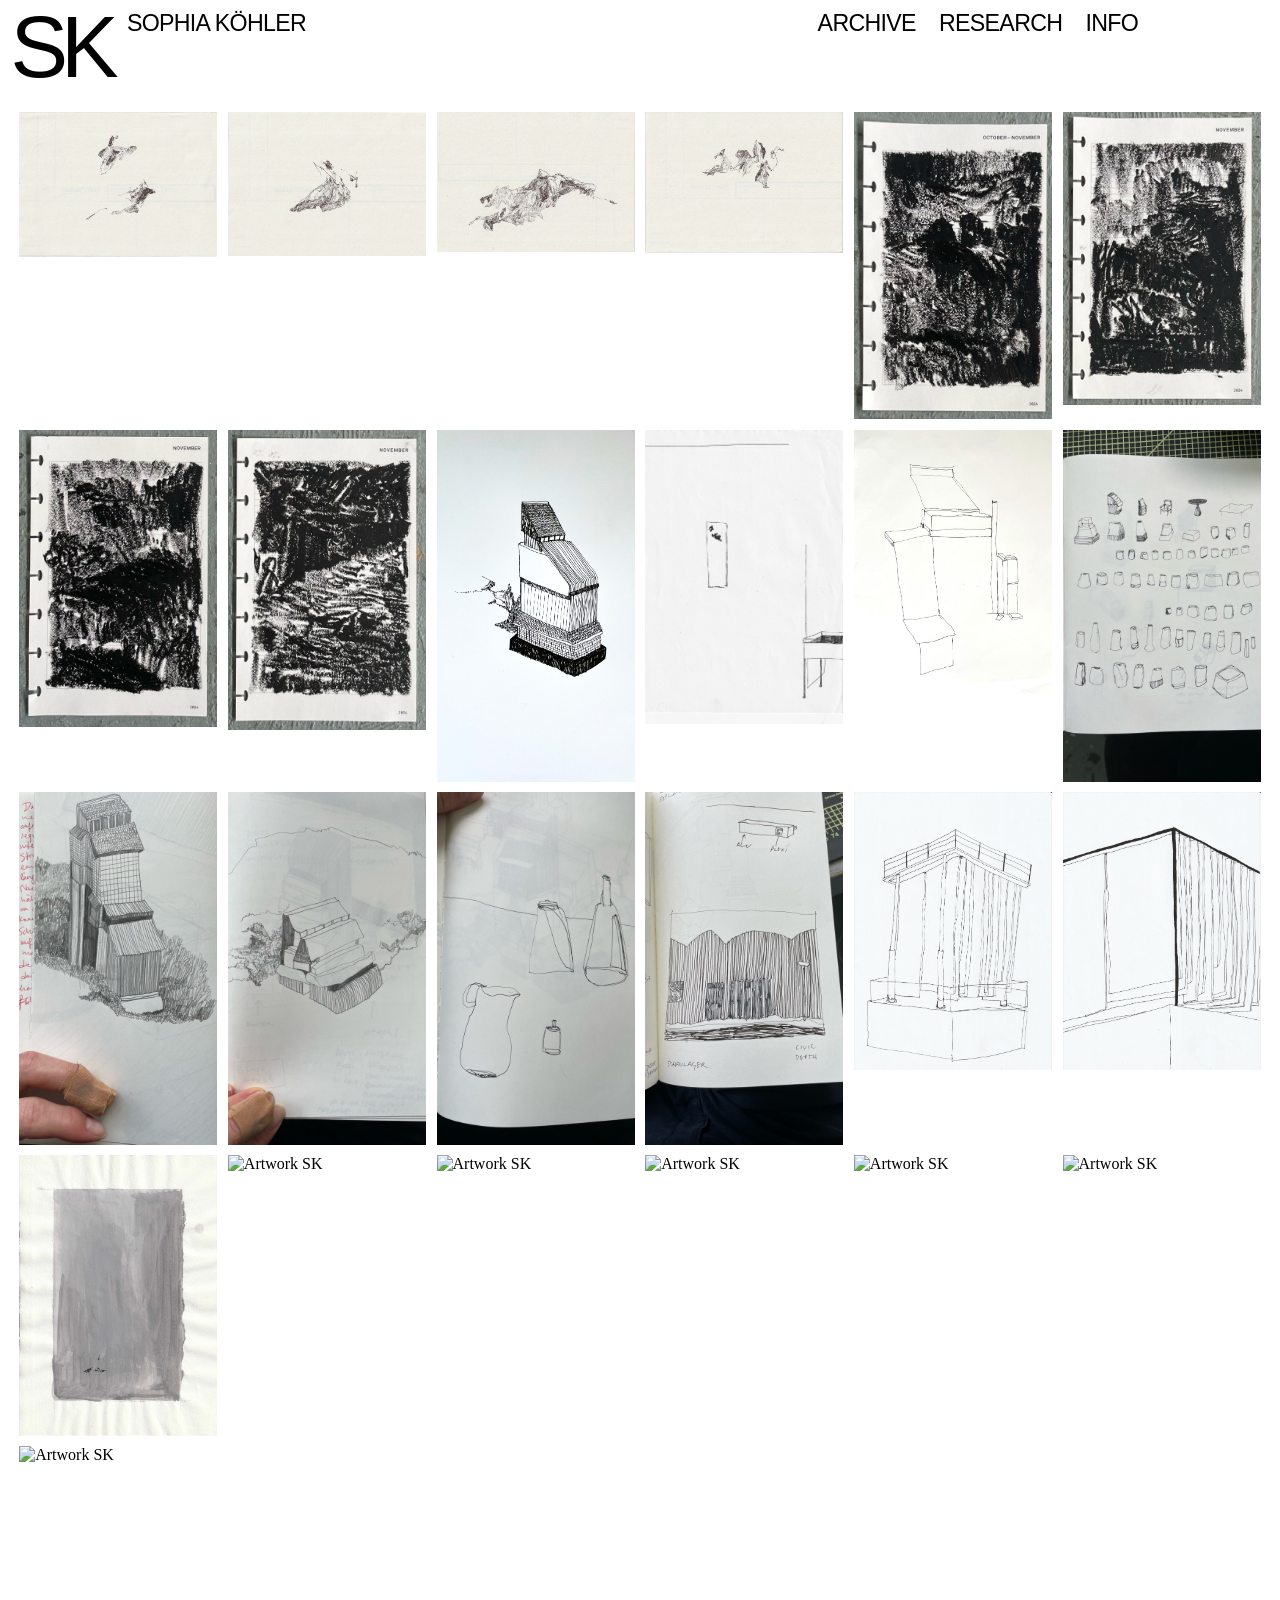
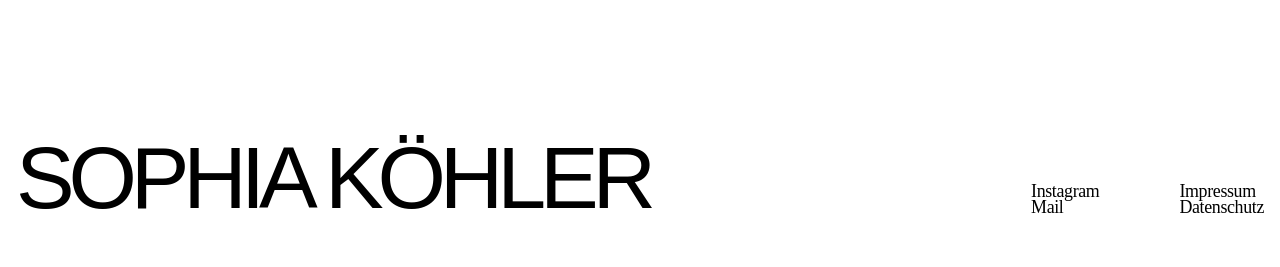
==== archive.html @ 18b2a639 "260423-3" ====
<!DOCTYPE html>
<html lang="de">
<head>
  <meta charset="UTF-8">
  <meta name="viewport" content="width=device-width, initial-scale=1.0">
  <title>Exploration | Sophia Köhler</title>
  <link rel="stylesheet" href="style.css">
</head>
<body class="exploration-page">
  <div class="custom-cursor is-right" id="customCursor" aria-hidden="true">
    <img src="assets/arrow-2.svg" alt="">
  </div>

  <a class="logo-subtitle-link logo-subtitle" href="index.html">SOPHIA KÖHLER</a>

  <header class="site-header">
    <a class="logo" href="index.html" aria-label="Sophia Köhler Startseite">
      <span class="logo-mark">SK</span>
    </a>

    <nav class="main-nav">
      <a class="desktop-nav-link is-active" href="archive.html" aria-current="page">ARCHIVE</a>
      <a class="desktop-nav-link" href="research.html">RESEARCH</a>
      <a class="desktop-nav-link" href="info.html">INFO</a>
      <a class="mobile-menu-link" href="menu.html">MENU</a>
    </nav>
  </header>

  <main class="page-content exploration-page-content">
    <section class="exploration-grid" aria-label="Image overview of artworks">
    
      <img src="images-2/sk-crunch-1.JPG" alt="Artwork SK">
      <img src="images-2/sk-crunch-2.JPG" alt="Artwork SK">
      <img src="images-2/sk-crunch-3.JPG" alt="Artwork SK">
      <img src="images-2/sk-crunch-4.JPG" alt="Artwork SK">
      <img src="images-2/sk-kalender-1.jpg" alt="Artwork SK">
      <img src="images-2/sk-kalender-2.jpg" alt="Artwork SK">
      <img src="images-2/sk-kalender-3.jpg" alt="Artwork SK">
      <img src="images-2/sk-kalender-4.jpg" alt="Artwork SK">
      <img src="images-2/sk-kenzo-tange.JPEG" alt="Artwork SK">
      <img src="images-2/sk-museum-1.jpg" alt="Artwork SK">
      <img src="images-2/sk-rampe.JPEG" alt="Artwork SK">
      <img src="images-2/sk-test-1.jpg" alt="Artwork SK">
      <img src="images-2/sk-test-2.jpg" alt="Artwork SK">
      <img src="images-2/sk-test-3.jpg" alt="Artwork SK">
      <img src="images-2/sk-test-4.jpg" alt="Artwork SK">
      <img src="images-2/sk-test-5.jpg" alt="Artwork SK">
      <img src="images-2/sk-trockner-1.jpg" alt="Artwork SK">
      <img src="images-2/sk-trockner-2.jpg" alt="Artwork SK">
      <img src="images-2/sk-twombly studie-1.jpg" alt="Artwork SK">
      <img src="images-2/sk-twombly studie-2.jpg" alt="Artwork SK">
      <img src="images-2/sk-twombly studie-3.jpg" alt="Artwork SK">
      <img src="images-2/sk-twombly studie-4.jpg" alt="Artwork SK">
      <img src="images-2/sk-twombly-rosa-1.jpg studie-1.jpg" alt="Artwork SK">
      <img src="images-2/sk-twombly-rosa-1.jpg studie-2.jpg" alt="Artwork SK">
      <img src="images-2/sk-twombly-rosa-1.jpg studie-3.jpg" alt="Artwork SK">


      
      
    </section>
  </main>

  <footer class="site-footer">
    <div class="site-footer-inner">
      <h1 class="site-footer-title">SOPHIA KÖHLER</h1>

      <nav class="site-footer-links" aria-label="Footer links">
        <div class="site-footer-column">
          <a class="site-footer-link" href="https://www.instagram.com/abstraktionundeinfuhlung/" target="_blank" rel="noreferrer">Instagram</a>
          <a class="site-footer-link" href="mailto:sophia.kohler@mail.de">Mail</a>
        </div>
        <div class="site-footer-column">
          <a class="site-footer-link" href="imprint.html">Impressum</a>
          <a class="site-footer-link" href="privacy.html">Datenschutz</a>
        </div>
      </nav>
    </div>
  </footer>

  <script src="script.js"></script>
</body>
</html>
---- style.css ----
/* =========================
   RESET
========================= */

*,
*::before,
*::after {
  box-sizing: border-box;
}

html {
  font-size: 16px;
}

body {
  --nav-block-width: 18.5rem;
  --page-edge: 0.75rem;
  --logo-left: 0.35rem;
  --logo-top: 0.55rem;
  --logo-mark-size: 2.9rem;
  --logo-subtitle-gap: 0.25rem;
  --logo-subtitle-left: calc(var(--logo-left) + (var(--logo-mark-size) * 1.2) + var(--logo-subtitle-gap));
  margin: 0;
  background: white;
  color: #000;
  font-family: "Times New Roman", Times, serif;
  -webkit-font-smoothing: antialiased;
  text-rendering: optimizeLegibility;
}

/* =========================
   GLOBAL
========================= */

img {
  display: block;
  max-width: none;
  height: auto;
}

a {
  color: inherit;
  text-decoration: none;
}

.page-content {
  padding: 4rem 0 8rem 0;
}

/* =========================
   CUSTOM CURSOR
========================= */

.custom-cursor {
  position: fixed;
  top: 0;
  left: 0;
  z-index: 9999;
  pointer-events: none;
  display: none;
  mix-blend-mode: difference;
  transform: translate(-50%, -50%) scaleX(-1);
  transform-origin: center;
}

.custom-cursor.is-left {
  transform: translate(-50%, -50%) scaleX(1);
}

.custom-cursor.is-right {
  transform: translate(-50%, -50%) scaleX(-1);
}

.custom-cursor img {
  display: block;
  width: 2.8rem;
  height: auto;
}

/* =========================
   HEADER
========================= */

.site-header {
  position: fixed;
  top: 0;
  left: 0;
  right: 0;
  z-index: 9000;
  display: flex;
  justify-content: space-between;
  align-items: flex-start;
  gap: 1.35rem;
  padding: var(--logo-top) var(--page-edge) 0 var(--logo-left);
  mix-blend-mode: difference;
  color: white;
  font-family: "Helvetica Neue", Helvetica, Arial, sans-serif;
  /* outline: 1px solid red; */
}

.logo {
  display: flex;
  align-items: flex-start;
  gap: 1rem;
  flex-shrink: 0;
  white-space: nowrap;
  /* outline: 1px solid red; */
}

.logo-mark {
  font-size: var(--logo-mark-size);
  line-height: 0.8;
  font-weight: 400;
  letter-spacing: -0.08em;
  /* outline: 1px solid yellow; */
}

.logo-subtitle {
  font-size: 0.95rem;
  line-height: 0.9;
  margin-top: 0;
  letter-spacing: -0.03em;
  align-self: flex-start;
  /* outline: 1px solid green; */
}

.logo-subtitle-link {
  position: absolute;
  top: var(--logo-top);
  left: var(--logo-subtitle-left);
  z-index: 8999;
  display: block;
  white-space: nowrap;
  mix-blend-mode: difference;
  color: white;
  font-family: "Helvetica Neue", Helvetica, Arial, sans-serif;
}

.info-page .logo-subtitle-link {
  mix-blend-mode: normal;
  color: #000;
}

.info-main-page .logo-subtitle-link {
  mix-blend-mode: difference;
  color: #fff;
}

.main-nav {
  display: flex;
  align-items: flex-start;
  gap: 0.8rem;
  flex-wrap: nowrap;
  justify-content: flex-end;
  white-space: nowrap;
  /* outline: 1px solid currentColor; */
}

.main-nav a {
  font-size: 0.95rem;
  line-height: 0.9;
  text-transform: uppercase;
  transition: font-family 0.15s ease;
  letter-spacing: -0.03em;
  /* outline: 1px solid currentColor; */
}

.main-nav a.is-active {
  font-family: inherit;
}

.main-nav a:hover {
  font-family: "Times New Roman", Times, serif;
}

.mobile-menu-link {
  display: none;
}

.info-page .site-header {
  mix-blend-mode: normal;
  color: #000;
}

.info-main-page .site-header {
  mix-blend-mode: difference;
  color: #fff;
}

/* =========================
   SECTIONS
========================= */

.slider-section {
  margin-top: 0rem;
  margin-bottom: 3rem;
}

.page-content > .slider-section:first-child {
  margin-top: 0rem;
}

.section-meta {
  display: grid;
  grid-template-columns: minmax(0, 1fr) max-content;
  gap: 0.1rem 0.75rem;
  align-items: start;
  padding: 0 0.75rem 0.35rem 0.75rem;
  font-size: 0.55rem;
  line-height: 1.2;
  text-transform: none;
}

.section-title,
.section-info {
  margin: 0;
  white-space: nowrap;
  font-weight: 200;
  font-size: 1rem;
  font-family: 'Times New Roman', Times, serif;
  color: black;
}

.section-title,
.section-info {
  min-width: 0;
  overflow: hidden;
  text-overflow: ellipsis;
}

.section-info {
  grid-column: 1;
  text-align: left;
}

.section-project-link {
  display: flex;
  grid-column: 2;
  grid-row: 1 / span 2;
  align-items: center;
  justify-content: center;
  justify-self: end;
  align-self: end;
  width: 4.15rem;
  height: 1rem;
  margin-bottom: 0.02rem;
  padding: 0;
  background: #000;
  color: #fff;
  font-family: "Times New Roman", Times, serif;
  font-size: 1rem;
  font-weight: 400;
  line-height: 0.9;
  letter-spacing: 0;
}

.section-project-link:hover {
  background: #fff;
  color: #000;
}

.section-project-link.is-hidden {
  visibility: hidden;
  pointer-events: none;
}

/* =========================
   SLIDER
========================= */

.art-slider {
  position: relative;
  overflow-x: auto;
  overflow-y: hidden;
  padding: 0 0 0 0.75rem;
  scrollbar-width: none;
  -ms-overflow-style: none;
  cursor: none;
}

.art-slider::-webkit-scrollbar {
  display: none;
}

.art-slider-track {
  display: flex;
  align-items: flex-start;
  gap: 0.65rem;
  width: max-content;
  padding-right: 18vw;
}

.art-slider img {
  flex-shrink: 0;
  width: auto;
  height: 180px;
  object-fit: cover;
  user-select: none;
  -webkit-user-drag: none;
}

/* Unterschiedliche Größen je Section */
.slider-section-large .art-slider img {
  height: 360px;
}

.slider-section-medium .art-slider img {
  height: 220px;
}

/* Einzelne Bilder individuell skalierbar */
.art-slider img.is-tall {
  height: 260px;
}

.art-slider img.is-large {
  height: 420px;
}

.art-slider img.is-small {
  height: 150px;
}

/* =========================
   FOOTER
========================= */

.site-footer {
  padding: 8rem 0.75rem 2rem 0.75rem;
}

.site-footer-inner {
  display: grid;
  grid-template-columns: 1fr;
  gap: 1.25rem;
  align-items: end;
}

.site-footer-title {
  margin: 0;
  font-family: "Helvetica Neue", Helvetica, Arial, sans-serif;
  font-size: clamp(2.5rem, 8vw, 5.5rem);
  line-height: 0.95;
  letter-spacing: -0.07em;
  font-weight: 400;
}

.site-footer-links {
  display: grid;
  grid-template-columns: repeat(2, minmax(0, max-content));
  gap: 0.25rem 1.5rem;
  align-items: start;
}

.site-footer-column {
  display: flex;
  flex-direction: column;
  align-items: flex-start;
}

.site-footer-link {
  display: block;
  font-family: "Times New Roman", Times, serif;
  font-size: 1rem;
  line-height: 0.95;
  letter-spacing: -0.02em;
}

.site-footer-link:hover {
  text-decoration: underline;
}

/* =========================
   INFO PAGE
========================= */

.info-page-content {
  padding: 4rem 0.75rem 4rem 0.75rem;
}

.info-layout {
  display: grid;
  grid-template-columns: 1fr;
  gap: 2.5rem;
}

.info-column {
  min-width: 0;
}

.info-block + .info-block {
  margin-top: 1.7rem;
}

.info-block-statement .info-copy + .info-copy {
  margin-top: 0.55rem;
}

.info-heading,
.info-copy {
  margin: 0;
  font-family: "Times New Roman", Times, serif;
  font-size: 1rem;
  line-height: 1.1;
  font-weight: 400;
  letter-spacing: -0.02em;
}

.info-heading {
  text-transform: uppercase;
}

.info-copy a {
  text-decoration: none;
}

/* =========================
   MENU PAGE
========================= */

.menu-page {
  background: #000;
  color: #fff;
}

.menu-page .site-header {
  mix-blend-mode: normal;
  color: #fff;
}

.menu-page .logo-subtitle-link {
  mix-blend-mode: normal;
  color: #fff;
}

.menu-page .site-footer {
  color: #fff;
}

.menu-page-content {
  min-height: 100vh;
  padding: 2.55rem 0.75rem 2rem 0.35rem;
}

.menu-header-nav {
  width: 100%;
  justify-content: flex-end;
}

.menu-close-link {
  display: inline-block;
}

.menu-panel {
  display: flex;
  flex-direction: column;
  align-items: flex-start;
  gap: 0.3rem;
  margin-top: 0;
}

.menu-panel-link {
  font-family: "Helvetica Neue", Helvetica, Arial, sans-serif;
  font-size: clamp(1.3rem, 7vw, 2.5rem);
  line-height: 0.9;
  letter-spacing: -0.07em;
  text-transform: uppercase;
}

.menu-panel-link:hover {
  font-family: "Helvetica Neue", Helvetica, Arial, sans-serif;
}

/* =========================
   EXPLORATION PAGE
========================= */

.exploration-page-content {
  padding: 4rem 0.75rem 4rem 0.75rem;
}

.exploration-intro {
  display: grid;
  grid-template-columns: 1fr;
  gap: 0.25rem;
  margin-bottom: 0.5rem;
}



.exploration-grid {
  display: grid;
  grid-template-columns: repeat(3, minmax(0, 1fr));
  gap: 0.45rem;
  align-items: start;
}

.exploration-grid img {
  width: 100%;
  max-width: 100%;
  height: auto;
  object-fit: contain;
  background: #fff;
}

/* =========================
   RESEARCH OVERVIEW PAGE
========================= */

.research-overview-content {
  padding: 6.9rem 0.75rem 8rem 0.75rem;
}

.research-overview-list {
  display: grid;
  gap: 2rem;
}

.research-overview-item {
  display: grid;
  grid-template-columns: 4.4rem minmax(0, 1fr);
  gap: 0.2rem 0.75rem;
  align-items: start;
}

.research-overview-thumb {
  grid-row: 1 / span 3;
  width: 4.4rem;
  border: 1px solid #000;
}

.research-overview-thumb img {
  width: 100%;
  height: auto;
  filter: grayscale(1);
}

.research-overview-title,
.research-overview-copy {
  margin: 0;
  font-family: "Times New Roman", Times, serif;
  font-size: 1rem;
  line-height: 1.1;
  letter-spacing: -0.02em;
  font-weight: 400;
}

.research-overview-title {
  font-family: "Helvetica Neue", Helvetica, Arial, sans-serif;
  font-weight: 700;
  letter-spacing: -0.05em;
}

.research-overview-text {
  grid-column: 2;
}

.research-overview-link {
  grid-column: 2;
  grid-row: auto;
  justify-self: start;
  align-self: start;
  margin-top: 0;
}

/* =========================
   RESEARCH PAGE
========================= */

.research-page {
  background: #000;
  color: #fff;
}

.research-close-link {
  position: fixed;
  top: 0.55rem;
  right: var(--page-edge);
  z-index: 20;
  font-family: "Helvetica Neue", Helvetica, Arial, sans-serif;
  font-size: 0.95rem;
  line-height: 0.9;
  letter-spacing: -0.05em;
}

.research-close-link:hover {
  font-family: "Times New Roman", Times, serif;
}

.research-page-content {
  padding: 0.55rem var(--page-edge) 3rem 0.35rem;
}

.research-project {
  width: min(100%, 39rem);
}

.research-project-header {
  margin-bottom: 3.1rem;
  font-family: "Helvetica Neue", Helvetica, Arial, sans-serif;
  font-size: 0.95rem;
  line-height: 0.9;
  letter-spacing: -0.05em;
}

.research-kicker,
.research-title,
.research-year,
.research-copy-block p,
.research-figure {
  margin: 0;
}

.research-title {
  font-size: inherit;
  line-height: inherit;
  font-weight: 400;
}

.container-lecture-page .research-title,
.container-lecture-page .research-year,
.lecture-performance-page .research-title,
.lecture-performance-page .research-year {
  font-family: "Times New Roman", Times, serif;
}

.research-copy-block {
  max-width: 31rem;
  margin-bottom: 4.2rem;
}

.research-copy-block p,
.research-figure figcaption {
  font-family: "Times New Roman", Times, serif;
  font-size: 1rem;
  line-height: 1.1;
  font-weight: 400;
  letter-spacing: -0.02em;
}

.research-copy-block p + p {
  margin-top: 0.65rem;
}

.research-figure {
  width: 100%;
}

.research-figure + .research-figure {
  margin-top: 1.6rem;
}

.research-figure img {
  width: 100%;
  max-width: 100%;
  height: auto;
}

.research-figure figcaption {
  margin-top: 0.35rem;
}

.research-figure-small {
  width: min(9rem, 42vw);
}

.research-figure-medium {
  width: min(23rem, 82vw);
}

.research-footer {
  color: #fff;
}

@media (max-width: 599px) {
  .desktop-nav-link {
    display: none;
  }

  .mobile-menu-link {
    display: inline-block;
  }

  .menu-page .mobile-menu-link {
    font-family: inherit;
  }

  .menu-panel {
    margin-top: 1.5rem;
  }
}

/* =========================
   RESPONSIVE
========================= */

@media (min-width: 768px) {
  body {
    --nav-block-width: 22.5rem;
    --page-edge: 0.7rem;
    --logo-left: 0.55rem;
    --logo-top: 0.7rem;
    --logo-mark-size: 4.4rem;
    --logo-subtitle-gap: 0.8rem;
  }

  .page-content > .slider-section:first-child {
    margin-top: 2.5rem;
  }

  .page-content {
    padding-top: 4.6rem;
  }

  .research-close-link {
    top: 0.7rem;
    font-size: 1.2rem;
  }

  .research-project-header {
    font-size: 1.2rem;
  }

  .research-page-content {
    padding: 0.7rem var(--page-edge) 3rem 0.55rem;
  }

  .research-project {
    width: min(39rem, 42vw);
  }

  .research-figure-desktop-wide,
  .container-lecture-page .research-figure:has(img[src$="/sk-research-container-1.jpg"]),
  .container-lecture-page .research-figure:has(img[src$="/sk-research-container-2.jpg"]),
  .container-lecture-page .research-figure:has(img[src$="/sk-research-container-3.jpg"]),
  .container-lecture-page .research-figure:has(img[src$="/sk-research-container-4.jpg"]),
  .container-lecture-page .research-figure:has(img[src$="/sk-research-container-5.jpg"]),
  .container-lecture-page .research-figure:has(img[src$="/sk-research-container-6.jpg"]),
  .container-lecture-page .research-figure:has(img[src$="/sk-research-container-7.jpg"]),
  .container-lecture-page .research-figure:has(img[src$="/sk-research-container-8.jpg"]),
  .container-lecture-page .research-figure:has(img[src$="/sk-research-container-9.jpg"]),
  .container-lecture-page .research-figure:has(img[src$="/sk-research-container-10.jpg"]) {
    width: 60vw;
  }

  .logo-subtitle {
    font-size: 1.2rem;
    margin-top: 0;
  }

  .main-nav {
    gap: 1.2rem;
    width: var(--nav-block-width);
    justify-content: flex-start;
  }

  .main-nav a {
    font-size: 1.2rem;
  }

  .section-meta {
    grid-template-columns: minmax(0, 1fr) minmax(0, calc(var(--nav-block-width) - 4.15rem - 1rem)) 4.15rem;
    gap: 1rem;
    padding: 0 var(--page-edge) 0.5rem 1rem;
    font-size: 0.7rem;
  }

  .section-info {
    grid-column: 2;
  }

  .section-project-link {
    grid-column: 3;
    grid-row: 1;
    font-size: 1rem;
  }

  .art-slider {
    padding-left: 1rem;
  }

  .art-slider-track {
    gap: 1rem;
    padding-right: 22vw;
  }

  .art-slider img {
    height: 180px;
  }

  .slider-section-large .art-slider img {
    height: 460px;
  }

  .slider-section-medium .art-slider img {
    height: 210px;
  }

  .art-slider img.is-tall {
    height: 260px;
  }

  .art-slider img.is-large {
    height: 560px;
  }

  .art-slider img.is-small {
    height: 130px;
  }

  .site-footer {
    padding: 12rem 1rem 3rem 1rem;
  }

  .site-footer-inner {
    grid-template-columns: minmax(0, 1fr) auto;
    gap: 2rem;
  }

  .site-footer-links {
    gap: 0.25rem 5rem;
    margin-bottom: 0.25rem;
  }

  .info-page-content {
    padding: 8rem 1rem 4rem 1rem;
  }

  .exploration-page-content {
    padding: 8rem 1rem 4rem 1rem;
  }

  .menu-page-content {
    padding: 8rem 1rem 3rem 1rem;
  }

  .info-layout {
    grid-template-columns: minmax(16rem, 1fr) minmax(24rem, 1.6fr);
    gap: 2.5rem;
    align-items: start;
  }

  .info-block + .info-block {
    margin-top: 2rem;
  }

  .exploration-intro {
    grid-template-columns: minmax(12rem, 18rem) minmax(24rem, 1fr);
    gap: 1rem;
    align-items: start;
    margin-bottom: 2rem;
  }

  .exploration-grid {
    grid-template-columns: repeat(6, minmax(0, 1fr));
    gap: 0.65rem;
  }

  .research-overview-content {
    padding: 8.9rem 1rem 8rem 1rem;
  }

  .research-overview-list {
    gap: 1.45rem;
  }

  .research-overview-item {
    grid-template-columns: 5.6rem 11rem minmax(22rem, 40rem) minmax(0, 1fr) 4.15rem;
    column-gap: 1rem;
    row-gap: 0.25rem;
  }

  .research-overview-thumb {
    grid-row: 1;
    width: 5.6rem;
  }

  .research-overview-title {
    grid-column: 2;
    grid-row: 1;
  }

  .research-overview-copy {
    max-width: 40rem;
  }

  .research-overview-text {
    grid-column: 3;
    grid-row: 1;
  }
}

/* Abstand index zu erstem Imageslider */

@media (min-width: 1200px) {
  body {
    --nav-block-width: 28rem;
    --page-edge: 0.9rem;
    --logo-left: 0.65rem;
    --logo-top: 0.8rem;
    --logo-mark-size: 5.4rem;
  }

  .page-content > .slider-section:first-child {
    margin-top: 2.5rem;
  }

  .page-content {
    padding-top: 5rem;
  }

  .research-close-link {
    top: 0.8rem;
    font-size: 1.45rem;
  }

  .research-project-header {
    font-size: 1.45rem;
  }

  .research-page-content {
    padding: 0.8rem var(--page-edge) 3rem 0.65rem;
  }

  .research-project {
    width: min(43rem, 42vw);
  }

  .logo-subtitle {
    font-size: 1.45rem;
    margin-top: 0;
  }

  .section-meta {
    grid-template-columns: minmax(0, 1fr) minmax(0, calc(var(--nav-block-width) - 4.15rem - 1.2rem)) 4.15rem;
    gap: 1.2rem;
    font-size: 0.78rem;
  }

  .section-project-link {
    font-size: 1rem;
  }

  .main-nav {
    gap: 1.45rem;
  }

  .main-nav a {
    font-size: 1.45rem;
  }

  .art-slider-track {
    gap: 1.2rem;
    padding-right: 25vw;
  }

  .art-slider img {
    height: 220px;
  }

  .slider-section-large .art-slider img {
    height: 620px;
  }

  .slider-section-medium .art-slider img {
    height: 260px;
  }

  .art-slider img.is-tall {
    height: 320px;
  }

  .art-slider img.is-large {
    height: 700px;
  }

  .art-slider img.is-small {
    height: 150px;
  }

  .info-page-content {
    padding: 7rem 1.2rem 5rem 1.2rem;
  }

  .exploration-page-content {
    padding: 7rem 1.2rem 5rem 1.2rem;
  }

  .menu-page-content {
    padding: 10.5rem 1.2rem 4rem 1.2rem;
  }

  .info-layout {
    grid-template-columns: minmax(24rem, 44rem) minmax(36rem, 1fr);
    gap: 4.5rem;
  }

  .research-overview-content {
    padding: 8.9rem 1.2rem 8rem 1.2rem;
  }

  .research-overview-item {
    grid-template-columns: 5.6rem 13rem minmax(26rem, 45rem) minmax(0, 1fr) 4.15rem;
    gap: 1.2rem;
  }

  .info-block + .info-block {
    margin-top: 2.35rem;
  }

  .info-heading,
  .info-copy {
    font-size: 1.12rem;
    line-height: 1.08;
  }

  .site-footer-link {
    font-size: 1.12rem;
    line-height: 0.92;
  }

  .exploration-label {
    font-size: 1.12rem;
    line-height: 1.08;
  }

  .menu-panel-link {
    font-size: 5.6rem;
  }
}
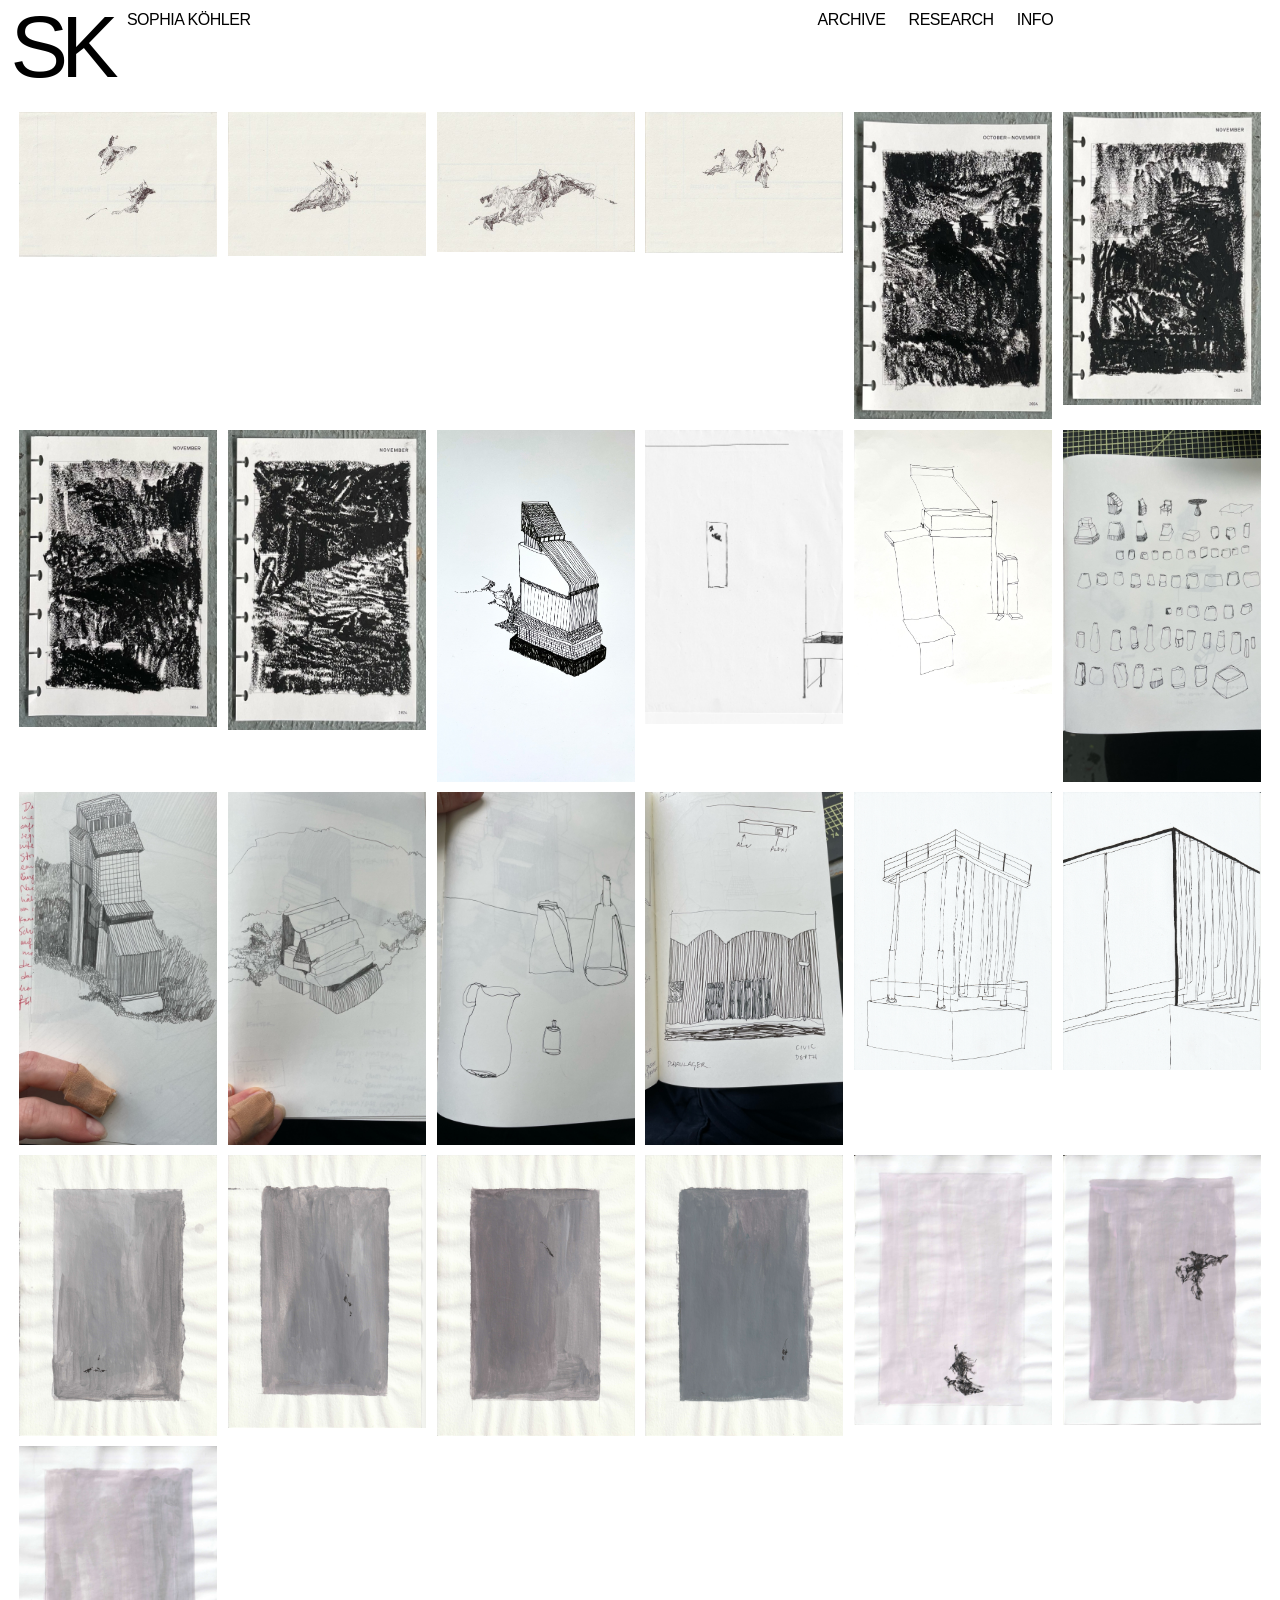
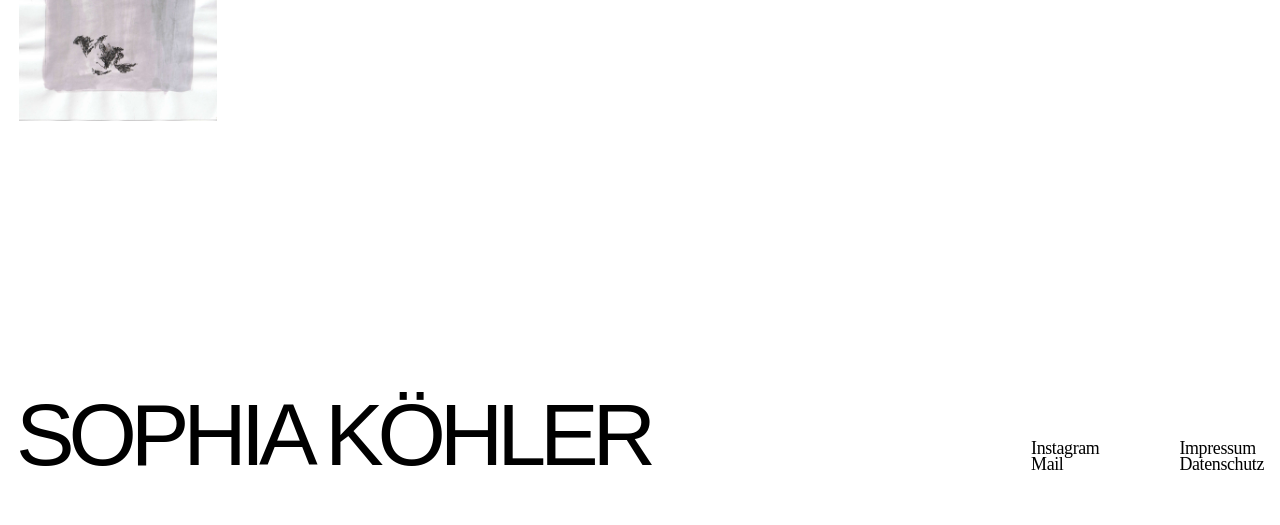
==== commit 929cf1ee: "260425-1" ====
--- a/archive.html
+++ b/archive.html
@@ -48,12 +48,12 @@
       <img src="images-2/sk-trockner-1.jpg" alt="Artwork SK">
       <img src="images-2/sk-trockner-2.jpg" alt="Artwork SK">
       <img src="images-2/sk-twombly studie-1.jpg" alt="Artwork SK">
-      <img src="images-2/sk-twombly studie-2.jpg" alt="Artwork SK">
-      <img src="images-2/sk-twombly studie-3.jpg" alt="Artwork SK">
-      <img src="images-2/sk-twombly studie-4.jpg" alt="Artwork SK">
-      <img src="images-2/sk-twombly-rosa-1.jpg studie-1.jpg" alt="Artwork SK">
-      <img src="images-2/sk-twombly-rosa-1.jpg studie-2.jpg" alt="Artwork SK">
-      <img src="images-2/sk-twombly-rosa-1.jpg studie-3.jpg" alt="Artwork SK">
+      <img src="images-2/sk-twombly-studie-2.jpg" alt="Artwork SKKK">
+      <img src="images-2/sk-twombly-studie-3.jpg" alt="Artwork SK">
+      <img src="images-2/sk-twombly-studie-4.jpg" alt="Artwork SK">
+      <img src="images-2/sk-twombly-rosa-1.jpg" alt="Artwork SK">
+      <img src="images-2/sk-twombly-rosa-2.jpg" alt="Artwork SK">
+      <img src="images-2/sk-twombly-rosa-3.jpg" alt="Artwork SK">
 
 
       
--- a/style.css
+++ b/style.css
@@ -117,6 +117,7 @@
 
 .logo-subtitle {
   font-size: 0.95rem;
+  font-weight: 500;
   line-height: 0.9;
   margin-top: 0;
   letter-spacing: -0.03em;
@@ -158,6 +159,7 @@
 
 .main-nav a {
   font-size: 0.95rem;
+  font-weight: 500;
   line-height: 0.9;
   text-transform: uppercase;
   transition: font-family 0.15s ease;
@@ -171,6 +173,7 @@
 
 .main-nav a:hover {
   font-family: "Times New Roman", Times, serif;
+  font-weight: 500;
 }
 
 .mobile-menu-link {
@@ -744,7 +747,8 @@
   }
 
   .logo-subtitle {
-    font-size: 1.2rem;
+    font-size: 1rem;
+    font-weight: 500;
     margin-top: 0;
   }
 
@@ -755,7 +759,8 @@
   }
 
   .main-nav a {
-    font-size: 1.2rem;
+    font-size: 1rem;
+    font-weight: 500;
   }
 
   .section-meta {
@@ -927,7 +932,8 @@
   }
 
   .logo-subtitle {
-    font-size: 1.45rem;
+    font-size: 1rem;
+    font-weight: 500;
     margin-top: 0;
   }
 
@@ -946,7 +952,8 @@
   }
 
   .main-nav a {
-    font-size: 1.45rem;
+    font-size: 1rem;
+    font-weight: 500;
   }
 
   .art-slider-track {
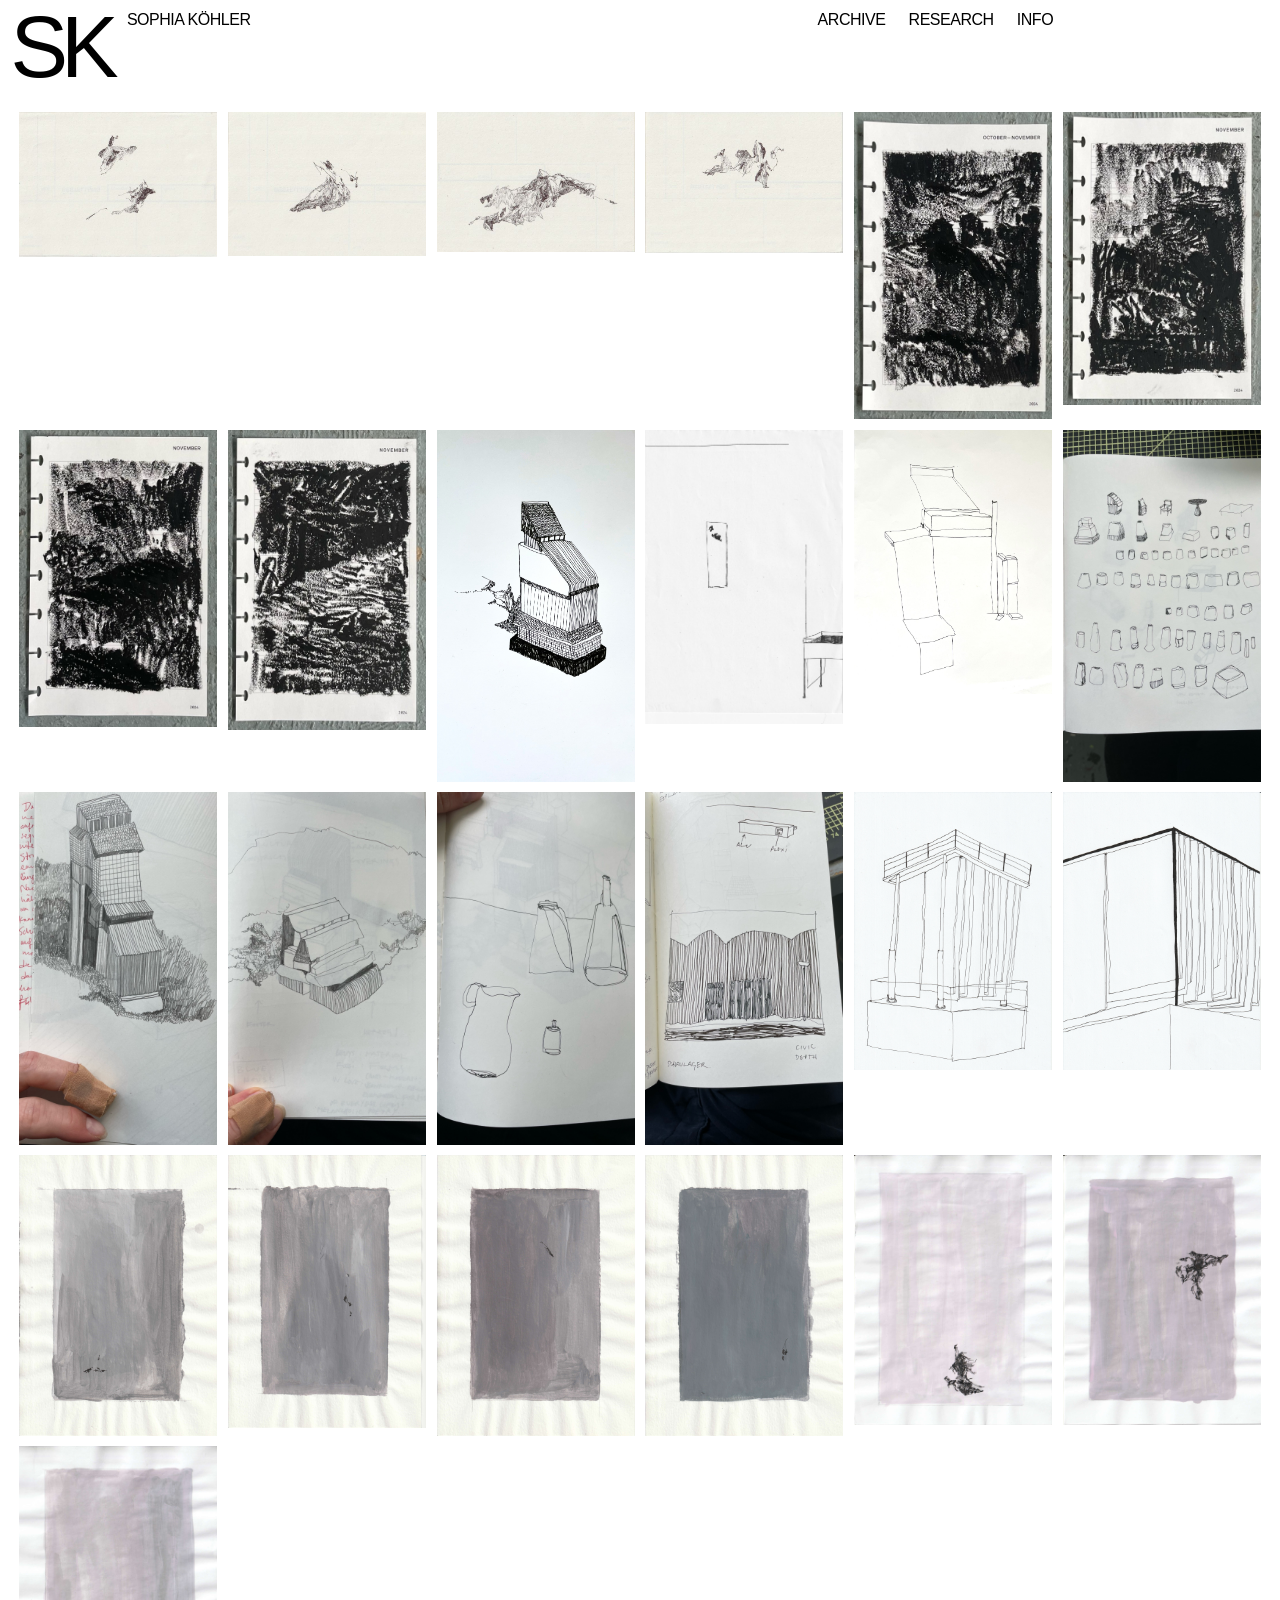
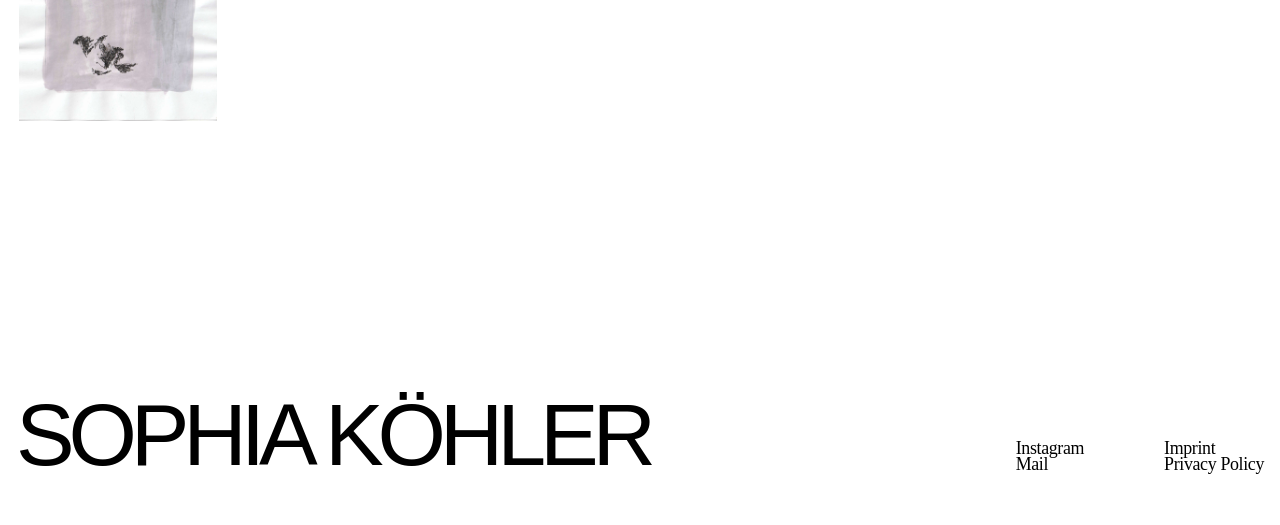
==== commit fc46332d: "260425-2" ====
--- a/archive.html
+++ b/archive.html
@@ -29,31 +29,31 @@
   <main class="page-content exploration-page-content">
     <section class="exploration-grid" aria-label="Image overview of artworks">
     
-      <img src="images-2/sk-crunch-1.JPG" alt="Artwork SK">
-      <img src="images-2/sk-crunch-2.JPG" alt="Artwork SK">
-      <img src="images-2/sk-crunch-3.JPG" alt="Artwork SK">
-      <img src="images-2/sk-crunch-4.JPG" alt="Artwork SK">
-      <img src="images-2/sk-kalender-1.jpg" alt="Artwork SK">
-      <img src="images-2/sk-kalender-2.jpg" alt="Artwork SK">
-      <img src="images-2/sk-kalender-3.jpg" alt="Artwork SK">
-      <img src="images-2/sk-kalender-4.jpg" alt="Artwork SK">
-      <img src="images-2/sk-kenzo-tange.JPEG" alt="Artwork SK">
-      <img src="images-2/sk-museum-1.jpg" alt="Artwork SK">
-      <img src="images-2/sk-rampe.JPEG" alt="Artwork SK">
-      <img src="images-2/sk-test-1.jpg" alt="Artwork SK">
-      <img src="images-2/sk-test-2.jpg" alt="Artwork SK">
-      <img src="images-2/sk-test-3.jpg" alt="Artwork SK">
-      <img src="images-2/sk-test-4.jpg" alt="Artwork SK">
-      <img src="images-2/sk-test-5.jpg" alt="Artwork SK">
-      <img src="images-2/sk-trockner-1.jpg" alt="Artwork SK">
-      <img src="images-2/sk-trockner-2.jpg" alt="Artwork SK">
-      <img src="images-2/sk-twombly studie-1.jpg" alt="Artwork SK">
-      <img src="images-2/sk-twombly-studie-2.jpg" alt="Artwork SKKK">
-      <img src="images-2/sk-twombly-studie-3.jpg" alt="Artwork SK">
-      <img src="images-2/sk-twombly-studie-4.jpg" alt="Artwork SK">
-      <img src="images-2/sk-twombly-rosa-1.jpg" alt="Artwork SK">
-      <img src="images-2/sk-twombly-rosa-2.jpg" alt="Artwork SK">
-      <img src="images-2/sk-twombly-rosa-3.jpg" alt="Artwork SK">
+      <img src="images-1/sk-crunch-1.JPG" alt="Artwork SK">
+      <img src="images-1/sk-crunch-2.JPG" alt="Artwork SK">
+      <img src="images-1/sk-crunch-3.JPG" alt="Artwork SK">
+      <img src="images-1/sk-crunch-4.JPG" alt="Artwork SK">
+      <img src="images-1/sk-kalender-1.jpg" alt="Artwork SK">
+      <img src="images-1/sk-kalender-2.jpg" alt="Artwork SK">
+      <img src="images-1/sk-kalender-3.jpg" alt="Artwork SK">
+      <img src="images-1/sk-kalender-4.jpg" alt="Artwork SK">
+      <img src="images-1/sk-kenzo-tange.JPEG" alt="Artwork SK">
+      <img src="images-1/sk-museum-1.jpg" alt="Artwork SK">
+      <img src="images-1/sk-rampe.JPEG" alt="Artwork SK">
+      <img src="images-1/sk-test-1.jpg" alt="Artwork SK">
+      <img src="images-1/sk-test-2.jpg" alt="Artwork SK">
+      <img src="images-1/sk-test-3.jpg" alt="Artwork SK">
+      <img src="images-1/sk-test-4.jpg" alt="Artwork SK">
+      <img src="images-1/sk-test-5.jpg" alt="Artwork SK">
+      <img src="images-1/sk-trockner-1.jpg" alt="Artwork SK">
+      <img src="images-1/sk-trockner-2.jpg" alt="Artwork SK">
+      <img src="images-1/sk-twombly studie-1.jpg" alt="Artwork SK">
+      <img src="images-1/sk-twombly-studie-2.jpg" alt="Artwork SKKK">
+      <img src="images-1/sk-twombly-studie-3.jpg" alt="Artwork SK">
+      <img src="images-1/sk-twombly-studie-4.jpg" alt="Artwork SK">
+      <img src="images-1/sk-twombly-rosa-1.jpg" alt="Artwork SK">
+      <img src="images-1/sk-twombly-rosa-2.jpg" alt="Artwork SK">
+      <img src="images-1/sk-twombly-rosa-3.jpg" alt="Artwork SK">
 
 
       
@@ -71,8 +71,8 @@
           <a class="site-footer-link" href="mailto:sophia.kohler@mail.de">Mail</a>
         </div>
         <div class="site-footer-column">
-          <a class="site-footer-link" href="imprint.html">Impressum</a>
-          <a class="site-footer-link" href="privacy.html">Datenschutz</a>
+          <a class="site-footer-link" href="imprint.html">Imprint</a>
+          <a class="site-footer-link" href="privacy.html">Privacy Policy</a>
         </div>
       </nav>
     </div>
--- a/style.css
+++ b/style.css
@@ -717,7 +717,8 @@
 
   .research-close-link {
     top: 0.7rem;
-    font-size: 1.2rem;
+    font-size: 1rem;
+    font-weight: 500;
   }
 
   .research-project-header {
@@ -916,7 +917,8 @@
 
   .research-close-link {
     top: 0.8rem;
-    font-size: 1.45rem;
+    font-size: 1rem;
+    font-weight: 500;
   }
 
   .research-project-header {
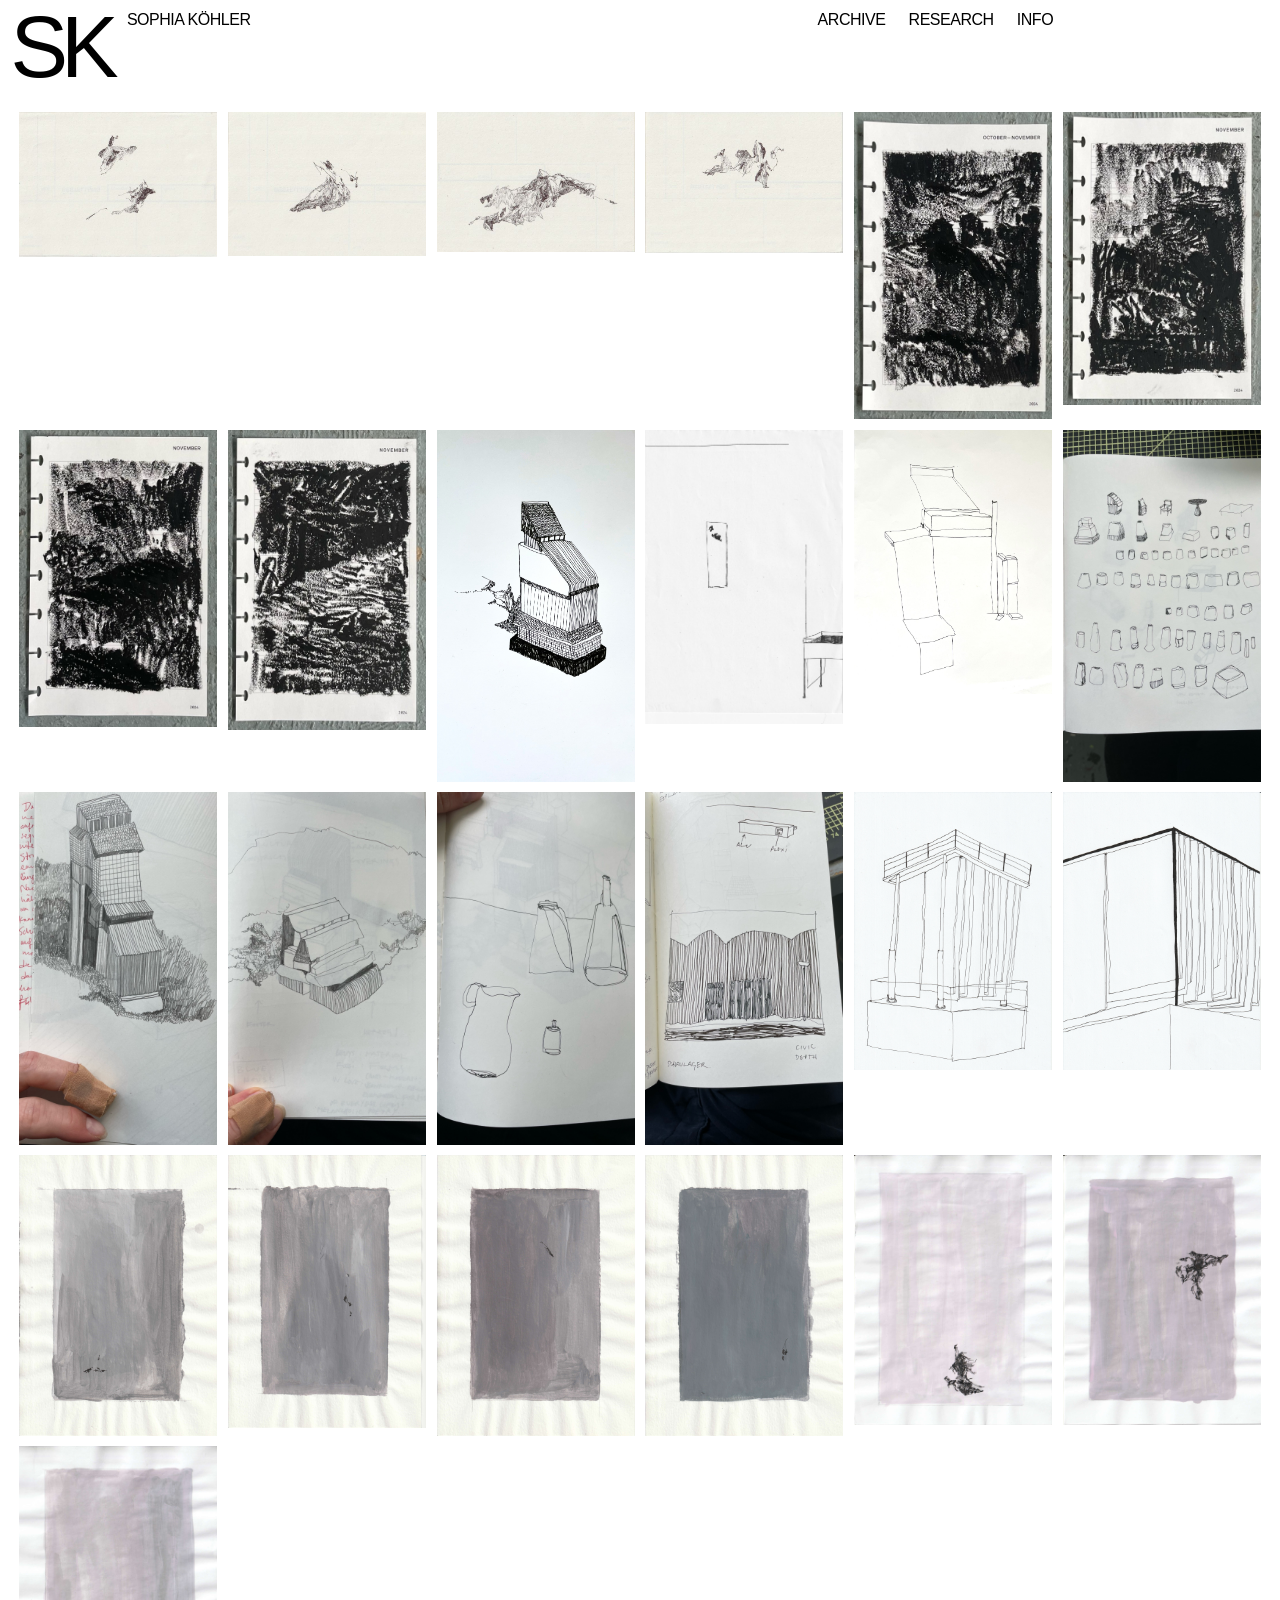
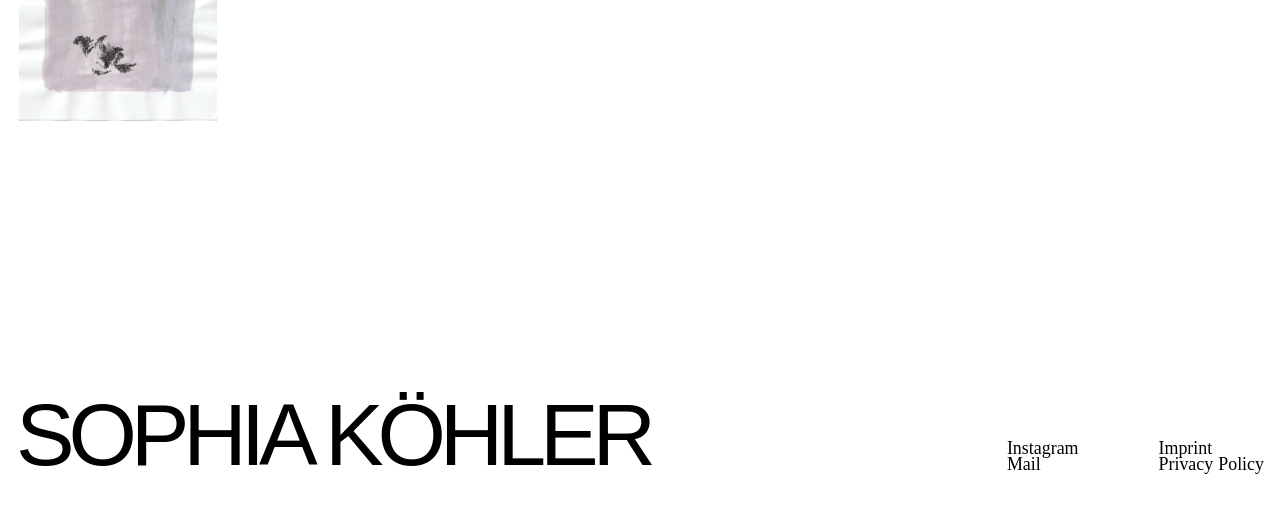
==== commit b2230b9c: "260426-1" ====
--- a/archive.html
+++ b/archive.html
@@ -67,8 +67,8 @@
 
       <nav class="site-footer-links" aria-label="Footer links">
         <div class="site-footer-column">
-          <a class="site-footer-link" href="https://www.instagram.com/abstraktionundeinfuhlung/" target="_blank" rel="noreferrer">Instagram</a>
-          <a class="site-footer-link" href="mailto:sophia.kohler@mail.de">Mail</a>
+          <a class="site-footer-link" href="https://www.instagram.com/abstraktionundeinfuehlung?utm_source=ig_web_button_share_sheet&igsh=ZDNlZDc0MzIxNw==" target="_blank" rel="noreferrer">Instagram</a>
+          <a class="site-footer-link" href="mailto:info@sophia-koehler.de">Mail</a>
         </div>
         <div class="site-footer-column">
           <a class="site-footer-link" href="imprint.html">Imprint</a>
--- a/style.css
+++ b/style.css
@@ -20,6 +20,8 @@
   --logo-mark-size: 2.9rem;
   --logo-subtitle-gap: 0.25rem;
   --logo-subtitle-left: calc(var(--logo-left) + (var(--logo-mark-size) * 1.2) + var(--logo-subtitle-gap));
+  --times-letter-spacing: 0;
+  --times-word-spacing: 0.03em;
   margin: 0;
   background: white;
   color: #000;
@@ -174,6 +176,8 @@
 .main-nav a:hover {
   font-family: "Times New Roman", Times, serif;
   font-weight: 500;
+  letter-spacing: var(--times-letter-spacing);
+  word-spacing: var(--times-word-spacing);
 }
 
 .mobile-menu-link {
@@ -221,6 +225,8 @@
   font-weight: 200;
   font-size: 1rem;
   font-family: 'Times New Roman', Times, serif;
+  letter-spacing: var(--times-letter-spacing);
+  word-spacing: var(--times-word-spacing);
   color: black;
 }
 
@@ -254,7 +260,8 @@
   font-size: 1rem;
   font-weight: 400;
   line-height: 0.9;
-  letter-spacing: 0;
+  letter-spacing: var(--times-letter-spacing);
+  word-spacing: var(--times-word-spacing);
 }
 
 .section-project-link:hover {
@@ -366,7 +373,8 @@
   font-family: "Times New Roman", Times, serif;
   font-size: 1rem;
   line-height: 0.95;
-  letter-spacing: -0.02em;
+  letter-spacing: var(--times-letter-spacing);
+  word-spacing: var(--times-word-spacing);
 }
 
 .site-footer-link:hover {
@@ -406,7 +414,8 @@
   font-size: 1rem;
   line-height: 1.1;
   font-weight: 400;
-  letter-spacing: -0.02em;
+  letter-spacing: var(--times-letter-spacing);
+  word-spacing: var(--times-word-spacing);
 }
 
 .info-heading {
@@ -544,7 +553,8 @@
   font-family: "Times New Roman", Times, serif;
   font-size: 1rem;
   line-height: 1.1;
-  letter-spacing: -0.02em;
+  letter-spacing: var(--times-letter-spacing);
+  word-spacing: var(--times-word-spacing);
   font-weight: 400;
 }
 
@@ -588,6 +598,8 @@
 
 .research-close-link:hover {
   font-family: "Times New Roman", Times, serif;
+  letter-spacing: var(--times-letter-spacing);
+  word-spacing: var(--times-word-spacing);
 }
 
 .research-page-content {
@@ -625,6 +637,8 @@
 .lecture-performance-page .research-title,
 .lecture-performance-page .research-year {
   font-family: "Times New Roman", Times, serif;
+  letter-spacing: var(--times-letter-spacing);
+  word-spacing: var(--times-word-spacing);
 }
 
 .research-copy-block {
@@ -638,7 +652,8 @@
   font-size: 1rem;
   line-height: 1.1;
   font-weight: 400;
-  letter-spacing: -0.02em;
+  letter-spacing: var(--times-letter-spacing);
+  word-spacing: var(--times-word-spacing);
 }
 
 .research-copy-block p + p {
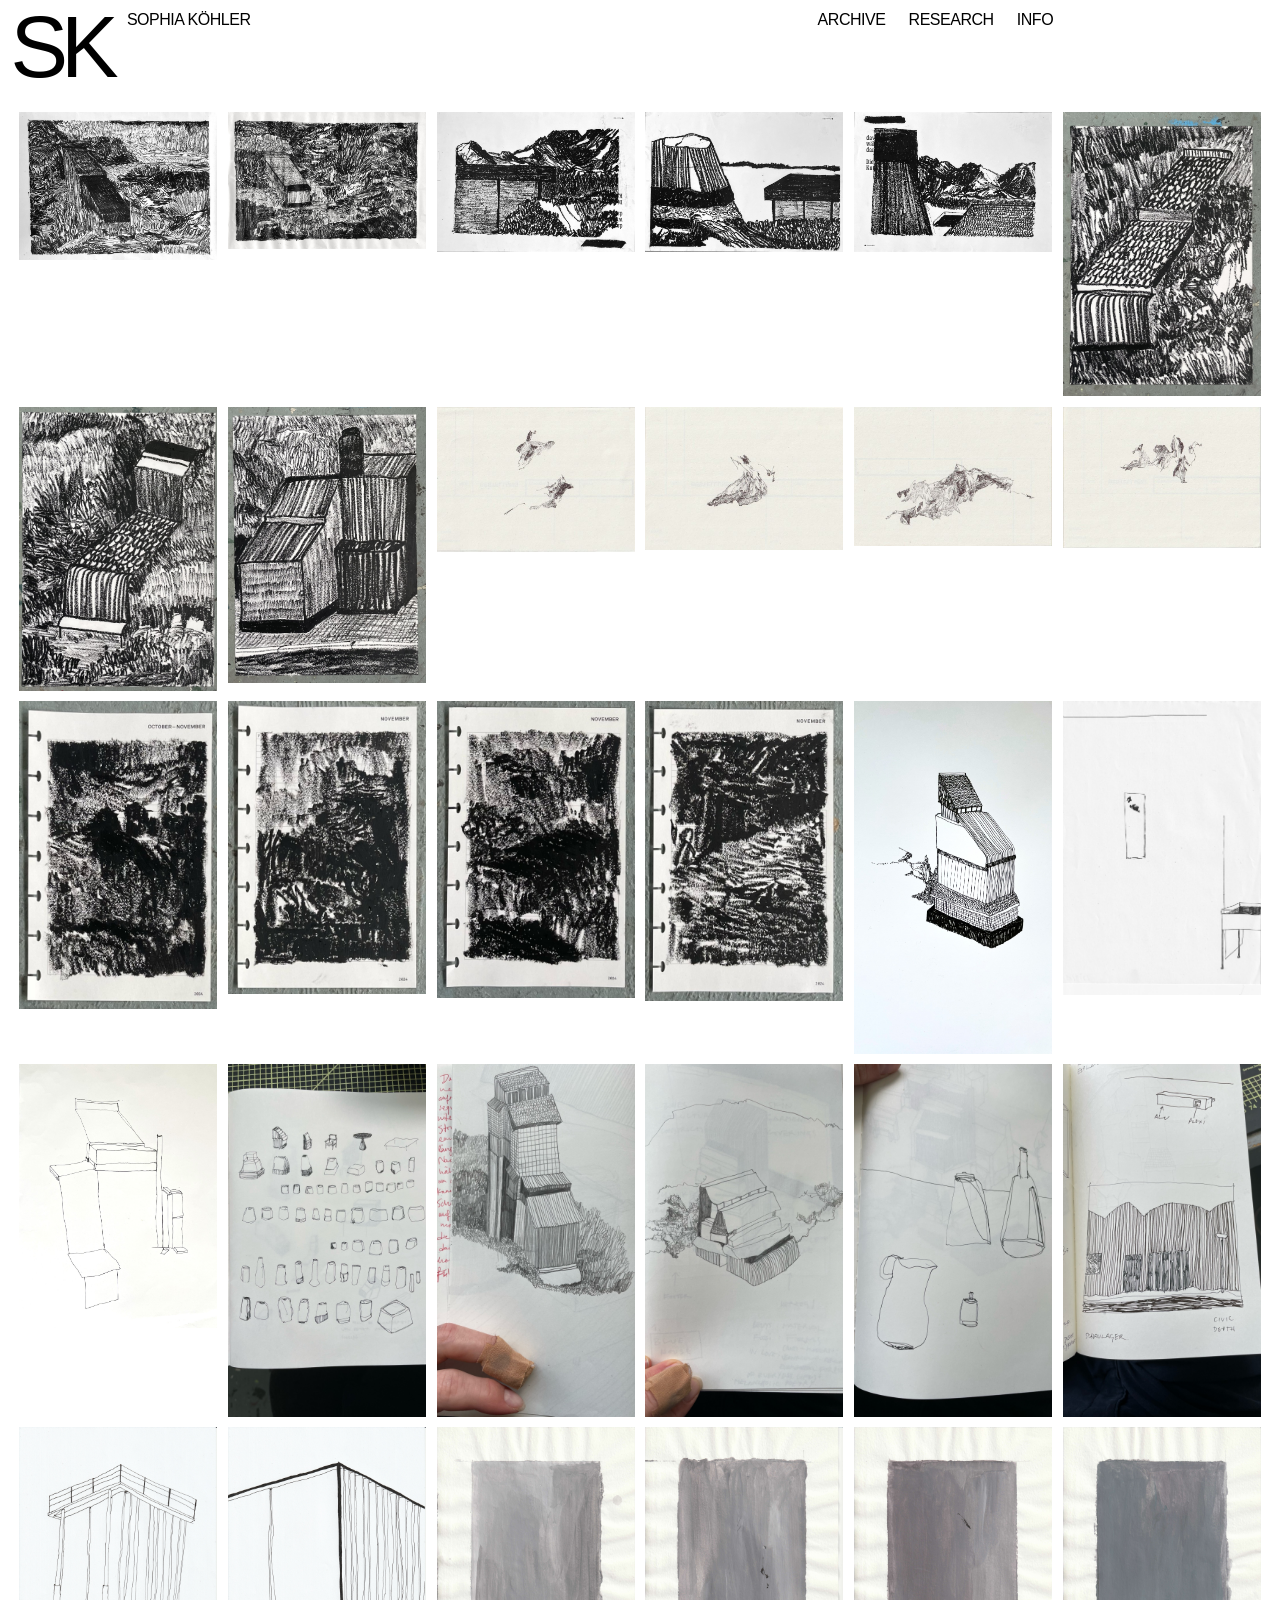
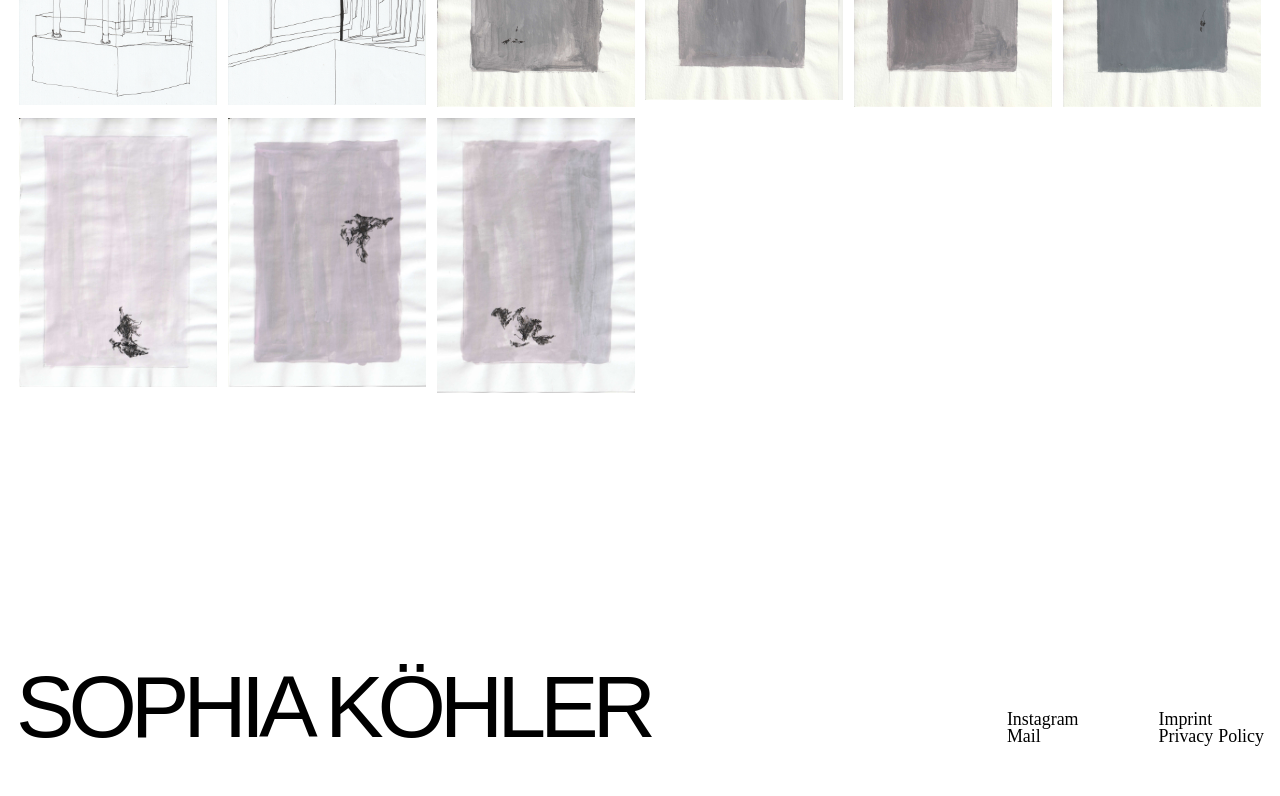
==== commit 4918365d: "260514-1" ====
--- a/archive.html
+++ b/archive.html
@@ -29,6 +29,14 @@
   <main class="page-content exploration-page-content">
     <section class="exploration-grid" aria-label="Image overview of artworks">
     
+      <img src="images-1/sk-industrieland-1.jpg" alt="Artwork SK">
+      <img src="images-1/sk-industrieland-2.jpg" alt="Artwork SK">
+      <img src="images-1/sk-industrieland-3.jpg" alt="Artwork SK">
+      <img src="images-1/sk-industrieland-4.jpg" alt="Artwork SK">
+      <img src="images-1/sk-industrieland-5.jpg" alt="Artwork SK">
+      <img src="images-1/sk-industrieland-6.jpg" alt="Artwork SK">
+      <img src="images-1/sk-industrieland-7.jpg" alt="Artwork SK">
+      <img src="images-1/sk-industrieland-8.jpg" alt="Artwork SK">
       <img src="images-1/sk-crunch-1.JPG" alt="Artwork SK">
       <img src="images-1/sk-crunch-2.JPG" alt="Artwork SK">
       <img src="images-1/sk-crunch-3.JPG" alt="Artwork SK">
--- a/style.css
+++ b/style.css
@@ -544,7 +544,6 @@
 .research-overview-thumb img {
   width: 100%;
   height: auto;
-  filter: grayscale(1);
 }
 
 .research-overview-title,
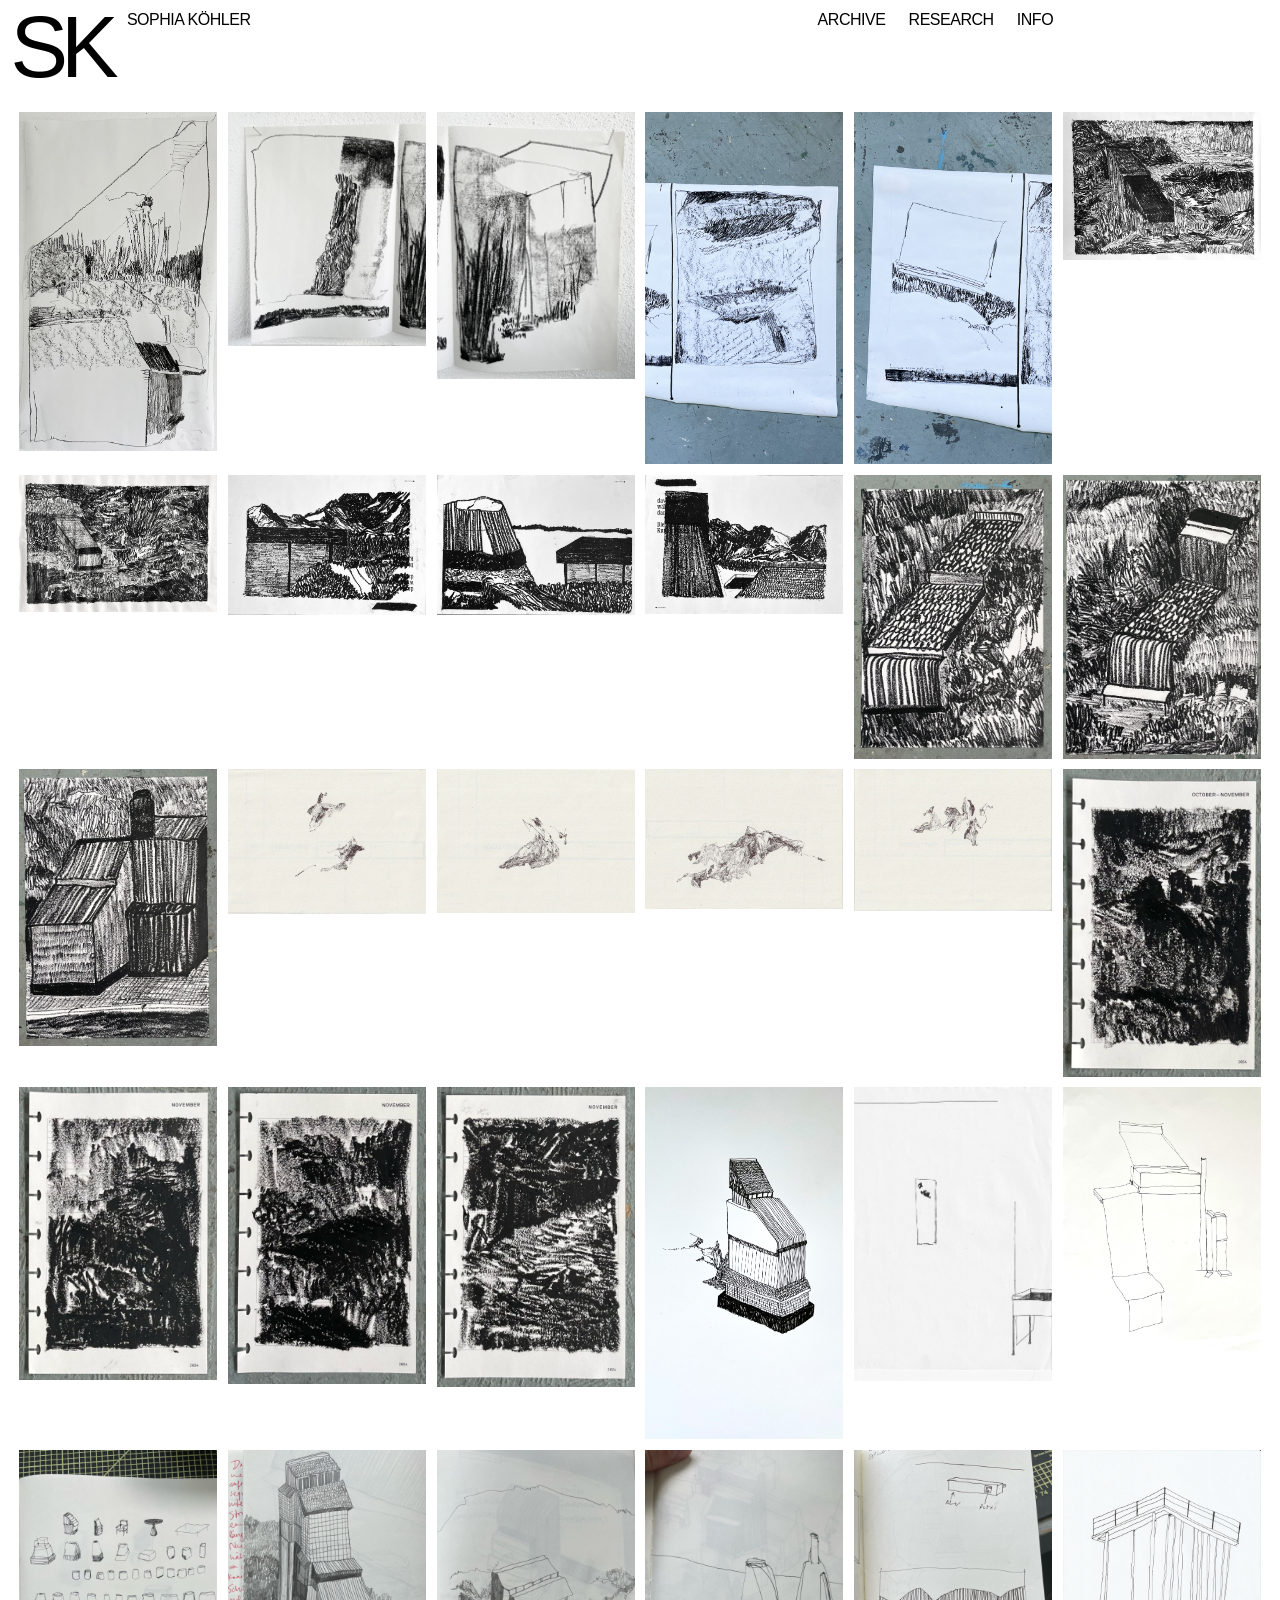
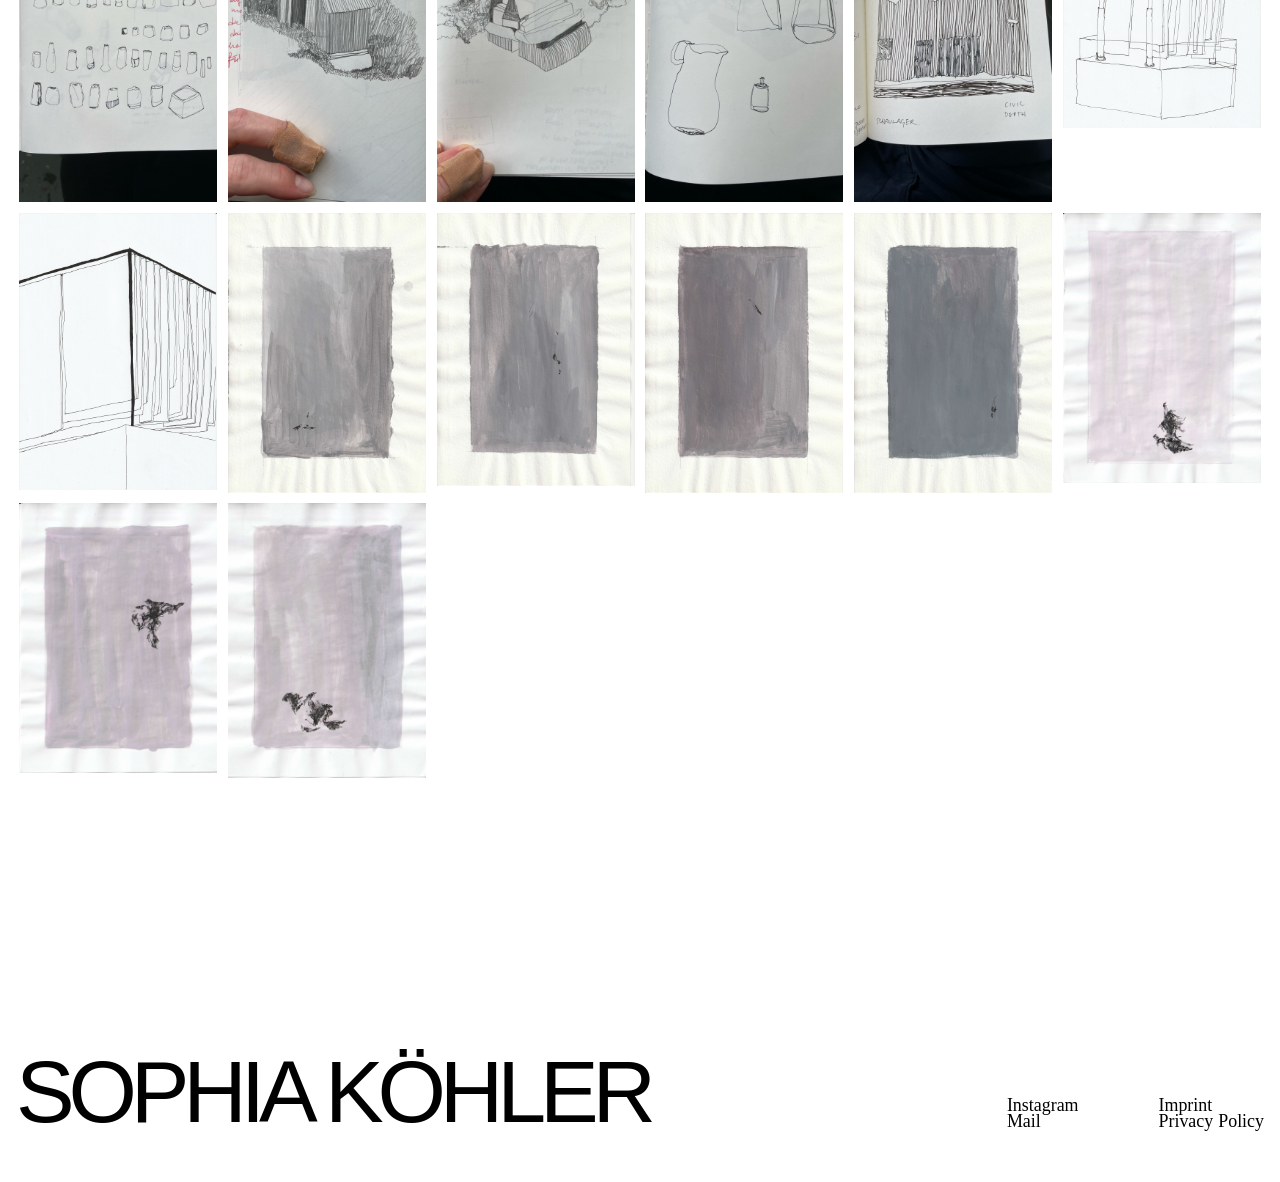
==== commit 72ae776b: "260613-1" ====
--- a/archive.html
+++ b/archive.html
@@ -29,6 +29,12 @@
   <main class="page-content exploration-page-content">
     <section class="exploration-grid" aria-label="Image overview of artworks">
     
+      
+      <img src="images-1/sk-typo-3.jpg" alt="Artwork SK">
+      <img src="images-1/sk-typo-4.jpg" alt="Artwork SK">
+      <img src="images-1/sk-typo-5.jpg" alt="Artwork SK">
+      <img src="images-1/sk-typo-1.jpg" alt="Artwork SK">
+      <img src="images-1/sk-typo-2.jpg" alt="Artwork SK">
       <img src="images-1/sk-industrieland-1.jpg" alt="Artwork SK">
       <img src="images-1/sk-industrieland-2.jpg" alt="Artwork SK">
       <img src="images-1/sk-industrieland-3.jpg" alt="Artwork SK">
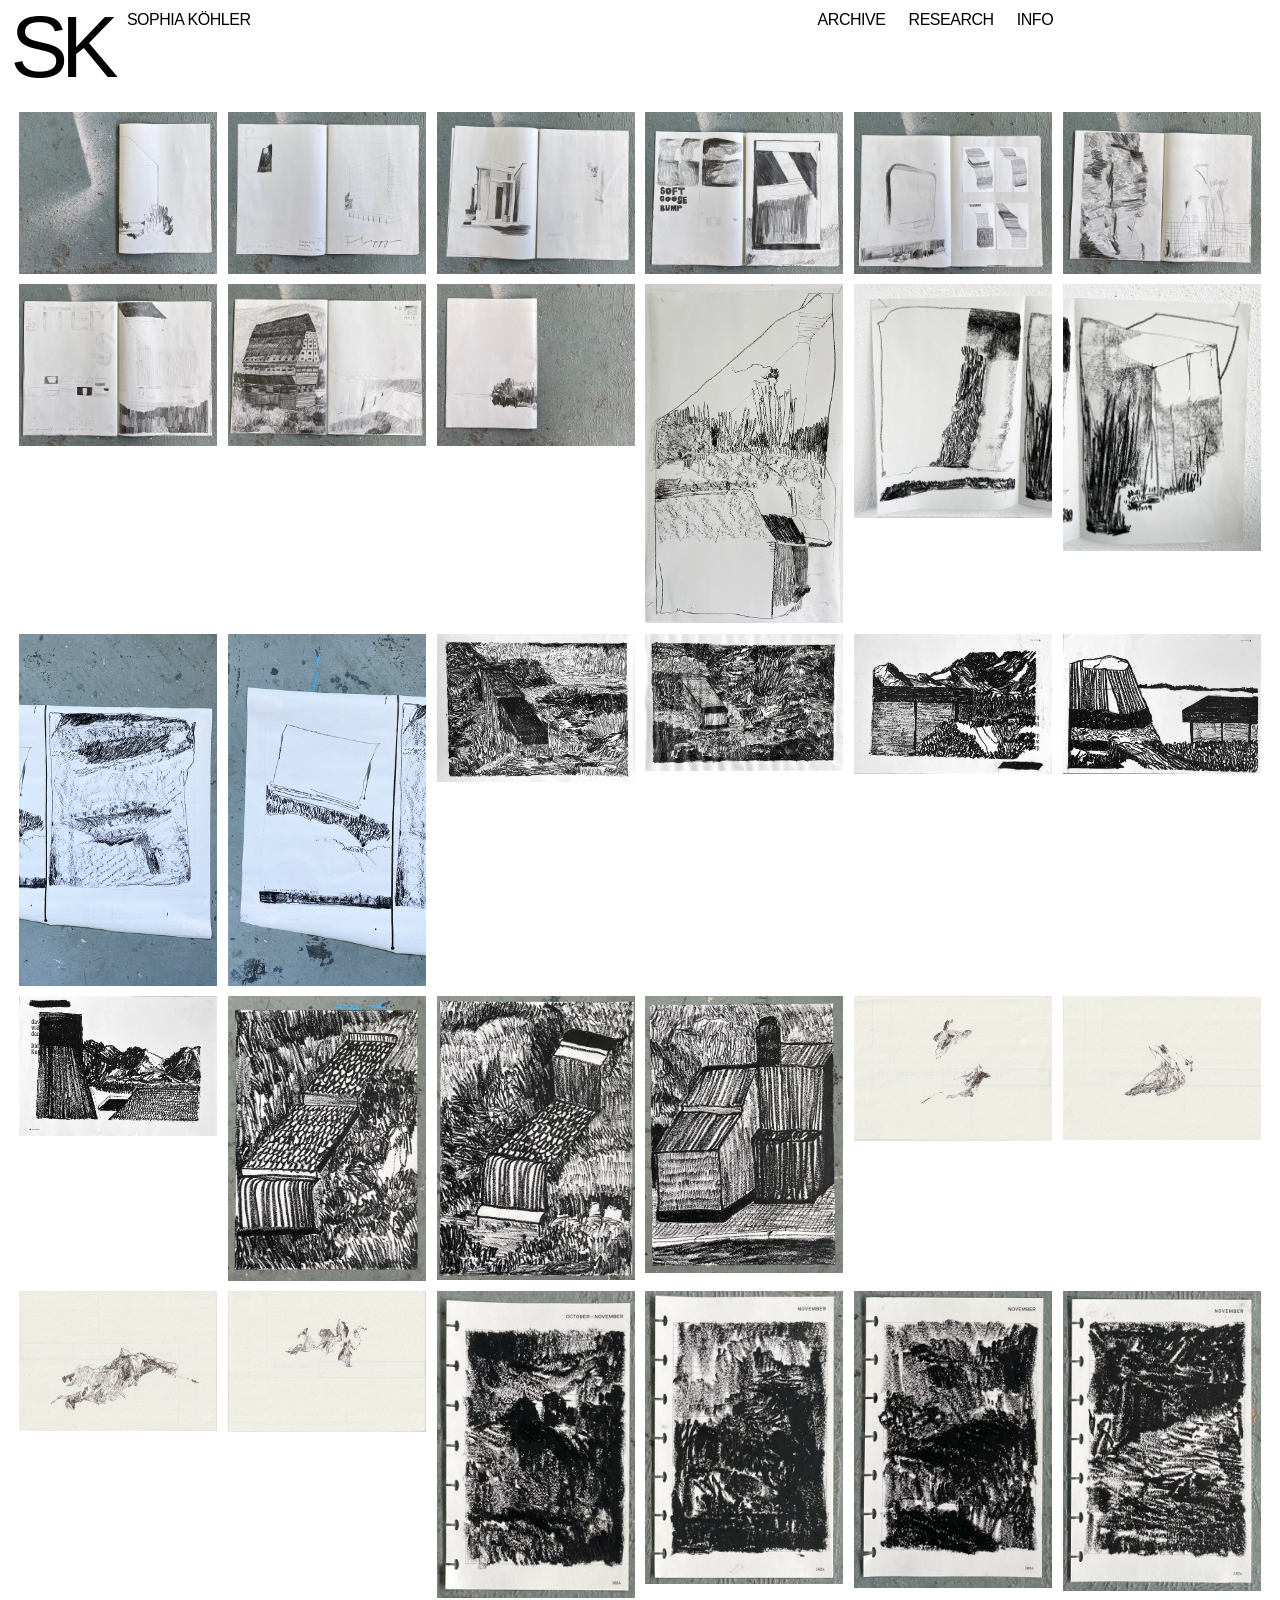
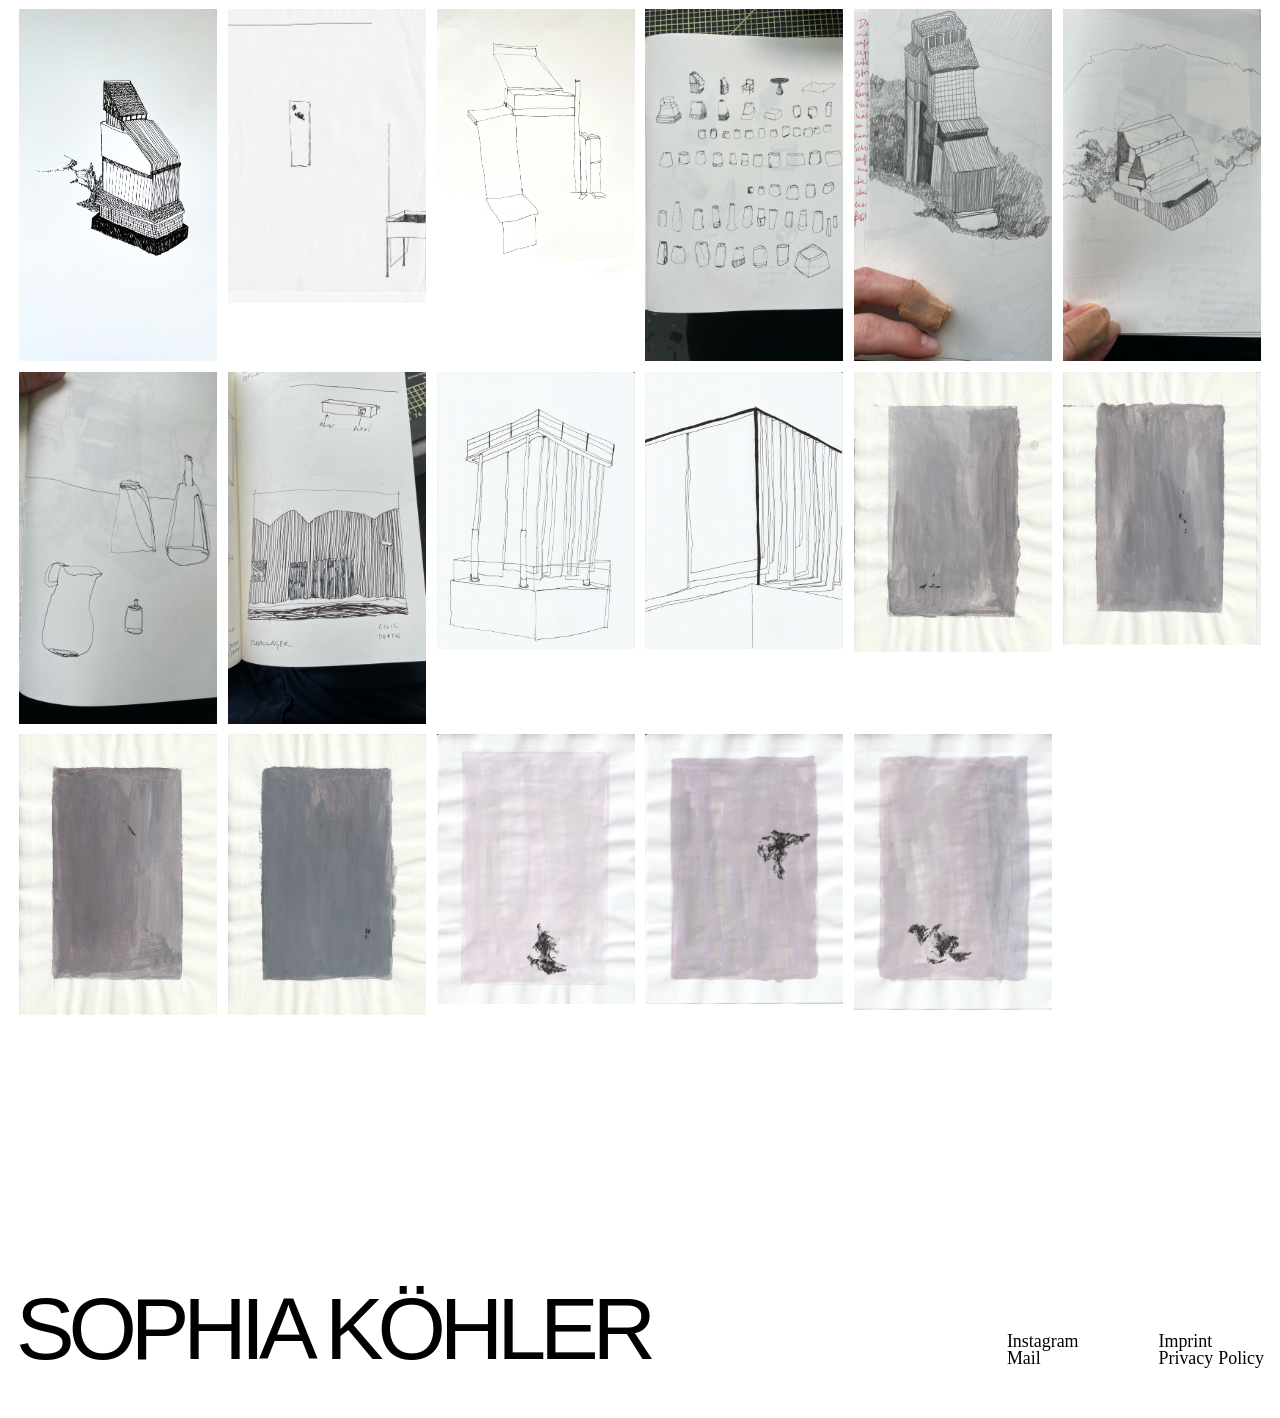
==== commit b8a30a8f: "260709-1" ====
--- a/archive.html
+++ b/archive.html
@@ -29,7 +29,15 @@
   <main class="page-content exploration-page-content">
     <section class="exploration-grid" aria-label="Image overview of artworks">
     
-      
+      <img src="images-1/sk-floppy-1.jpg" alt="Artwork SK">
+      <img src="images-1/sk-floppy-2.jpg" alt="Artwork SK">
+      <img src="images-1/sk-floppy-3.jpg" alt="Artwork SK">
+      <img src="images-1/sk-floppy-4.jpg" alt="Artwork SK">
+      <img src="images-1/sk-floppy-5.jpg" alt="Artwork SK">
+      <img src="images-1/sk-floppy-6.jpg" alt="Artwork SK">
+      <img src="images-1/sk-floppy-7.jpg" alt="Artwork SK">
+      <img src="images-1/sk-floppy-8.jpg" alt="Artwork SK">
+      <img src="images-1/sk-floppy-9.jpg" alt="Artwork SK">
       <img src="images-1/sk-typo-3.jpg" alt="Artwork SK">
       <img src="images-1/sk-typo-4.jpg" alt="Artwork SK">
       <img src="images-1/sk-typo-5.jpg" alt="Artwork SK">
